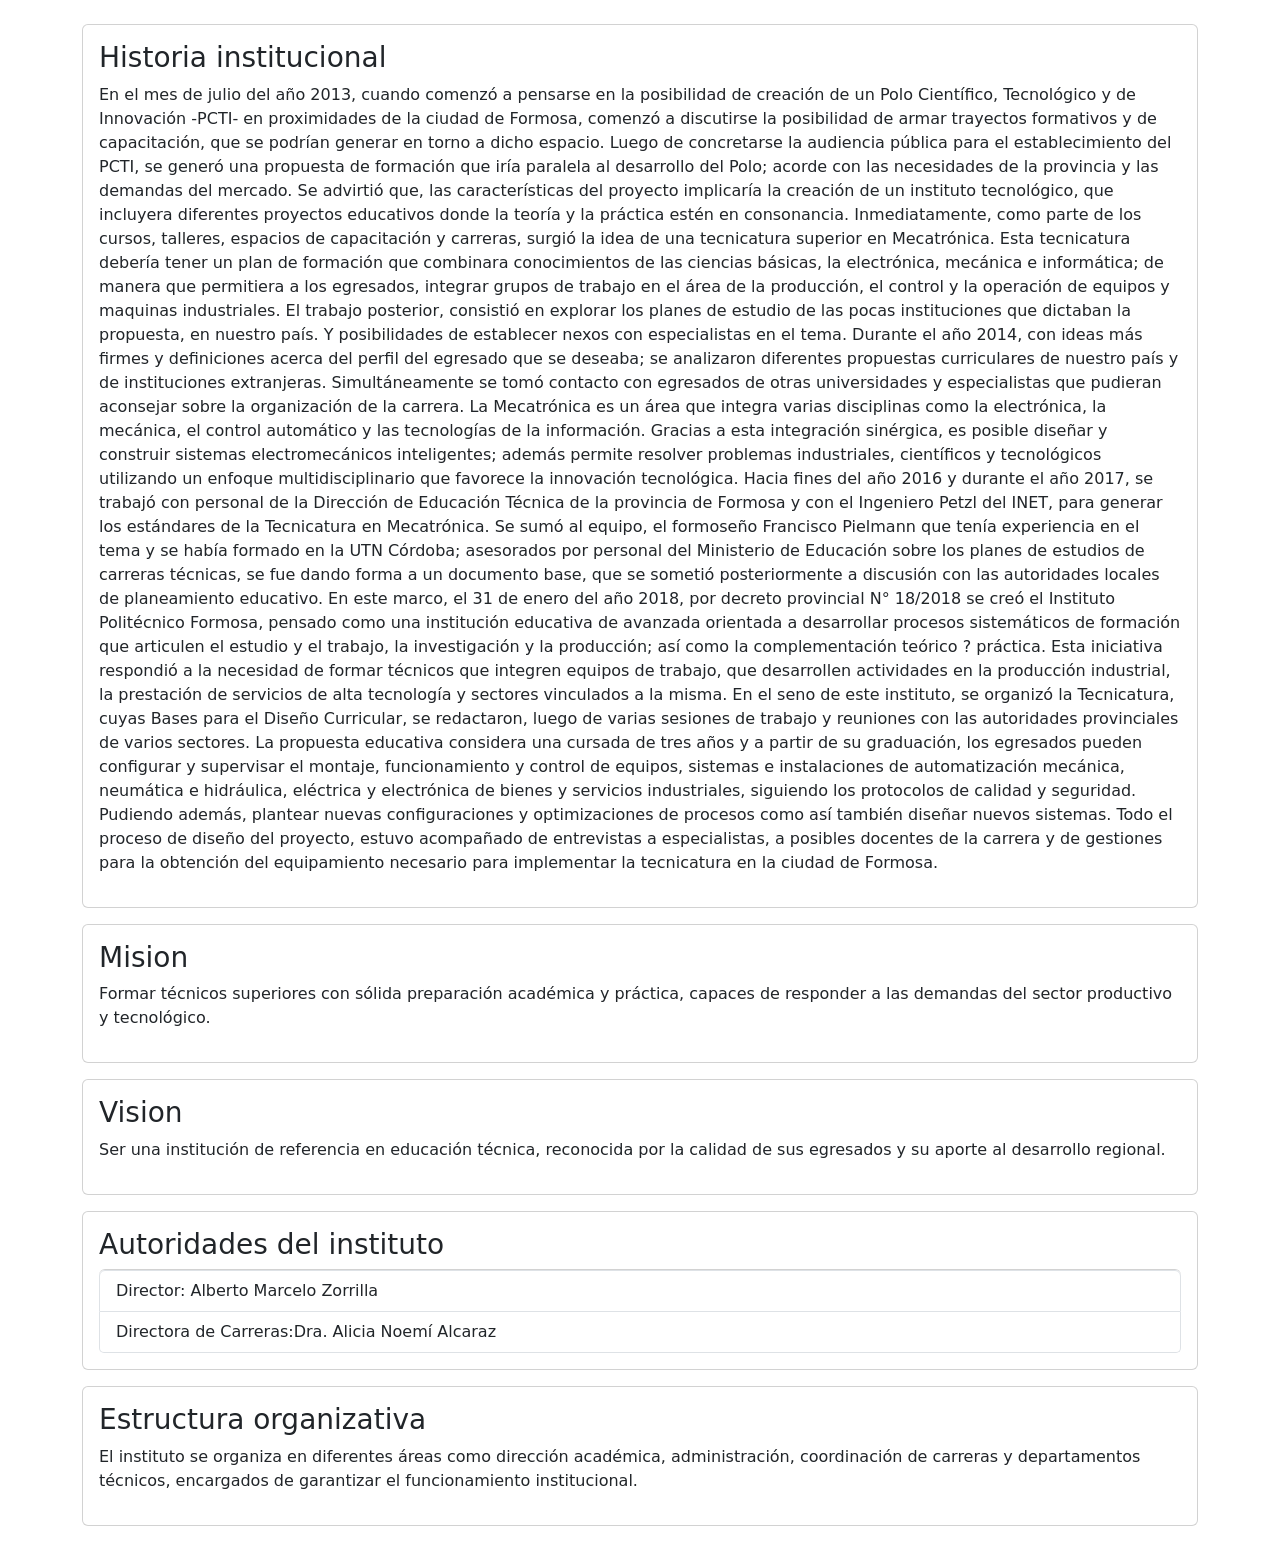
==== carreras.html @ ac569928 "se corrio problemas con la historia del polo" ====
<!doctype html>
<html lang="en">
  <head>
    <meta charset="UTF-8" />
    <meta name="viewport" content="width=device-width, initial-scale=1.0" />
    <title>Document</title>
    <link
      href="https://cdn.jsdelivr.net/npm/bootstrap@5.3.8/dist/css/bootstrap.min.css"
      rel="stylesheet"
      integrity="sha384-sRIl4kxILFvY47J16cr9ZwB07vP4J8+LH7qKQnuqkuIAvNWLzeN8tE5YBujZqJLB"
      crossorigin="anonymous"
    />
  </head>
  <body>
    <div class="container mt-4">
      <div class="card p-3 mb-3">
        <h3>Historia institucional</h3>
        <p>
          En el mes de julio del año 2013, cuando comenzó a pensarse en la
          posibilidad de creación de un Polo Científico, Tecnológico y de
          Innovación -PCTI- en proximidades de la ciudad de Formosa, comenzó a
          discutirse la posibilidad de armar trayectos formativos y de
          capacitación, que se podrían generar en torno a dicho espacio. Luego
          de concretarse la audiencia pública para el establecimiento del PCTI,
          se generó una propuesta de formación que iría paralela al desarrollo
          del Polo; acorde con las necesidades de la provincia y las demandas
          del mercado. Se advirtió que, las características del proyecto
          implicaría la creación de un instituto tecnológico, que incluyera
          diferentes proyectos educativos donde la teoría y la práctica estén en
          consonancia. Inmediatamente, como parte de los cursos, talleres,
          espacios de capacitación y carreras, surgió la idea de una tecnicatura
          superior en Mecatrónica. Esta tecnicatura debería tener un plan de
          formación que combinara conocimientos de las ciencias básicas, la
          electrónica, mecánica e informática; de manera que permitiera a los
          egresados, integrar grupos de trabajo en el área de la producción, el
          control y la operación de equipos y maquinas industriales. El trabajo
          posterior, consistió en explorar los planes de estudio de las pocas
          instituciones que dictaban la propuesta, en nuestro país. Y
          posibilidades de establecer nexos con especialistas en el tema.
          Durante el año 2014, con ideas más firmes y definiciones acerca del
          perfil del egresado que se deseaba; se analizaron diferentes
          propuestas curriculares de nuestro país y de instituciones
          extranjeras. Simultáneamente se tomó contacto con egresados de otras
          universidades y especialistas que pudieran aconsejar sobre la
          organización de la carrera. La Mecatrónica es un área que integra
          varias disciplinas como la electrónica, la mecánica, el control
          automático y las tecnologías de la información. Gracias a esta
          integración sinérgica, es posible diseñar y construir sistemas
          electromecánicos inteligentes; además permite resolver problemas
          industriales, científicos y tecnológicos utilizando un enfoque
          multidisciplinario que favorece la innovación tecnológica. Hacia fines
          del año 2016 y durante el año 2017, se trabajó con personal de la
          Dirección de Educación Técnica de la provincia de Formosa y con el
          Ingeniero Petzl del INET, para generar los estándares de la
          Tecnicatura en Mecatrónica. Se sumó al equipo, el formoseño Francisco
          Pielmann que tenía experiencia en el tema y se había formado en la UTN
          Córdoba; asesorados por personal del Ministerio de Educación sobre los
          planes de estudios de carreras técnicas, se fue dando forma a un
          documento base, que se sometió posteriormente a discusión con las
          autoridades locales de planeamiento educativo. En este marco, el 31 de
          enero del año 2018, por decreto provincial N° 18/2018 se creó el
          Instituto Politécnico Formosa, pensado como una institución educativa
          de avanzada orientada a desarrollar procesos sistemáticos de formación
          que articulen el estudio y el trabajo, la investigación y la
          producción; así como la complementación teórico ? práctica. Esta
          iniciativa respondió a la necesidad de formar técnicos que integren
          equipos de trabajo, que desarrollen actividades en la producción
          industrial, la prestación de servicios de alta tecnología y sectores
          vinculados a la misma. En el seno de este instituto, se organizó la
          Tecnicatura, cuyas Bases para el Diseño Curricular, se redactaron,
          luego de varias sesiones de trabajo y reuniones con las autoridades
          provinciales de varios sectores. La propuesta educativa considera una
          cursada de tres años y a partir de su graduación, los egresados pueden
          configurar y supervisar el montaje, funcionamiento y control de
          equipos, sistemas e instalaciones de automatización mecánica,
          neumática e hidráulica, eléctrica y electrónica de bienes y servicios
          industriales, siguiendo los protocolos de calidad y seguridad.
          Pudiendo además, plantear nuevas configuraciones y optimizaciones de
          procesos como así también diseñar nuevos sistemas. Todo el proceso de
          diseño del proyecto, estuvo acompañado de entrevistas a especialistas,
          a posibles docentes de la carrera y de gestiones para la obtención del
          equipamiento necesario para implementar la tecnicatura en la ciudad de
          Formosa.
        </p>
      </div>
      <div class="card p-3 mb-3">
        <h3>Mision</h3>
        <p>
          Formar técnicos superiores con sólida preparación académica y
          práctica, capaces de responder a las demandas del sector productivo y
          tecnológico.
        </p>
      </div>
      <div class="card p-3 mb-3">
        <h3>Vision</h3>
        <p>
          Ser una institución de referencia en educación técnica, reconocida por
          la calidad de sus egresados y su aporte al desarrollo regional.
        </p>
      </div>
      <div class="card p-3 mb-3">
        <h3>Autoridades del instituto</h3>
        <ul class="list-group">
          <li class="list-group-item">Director: Alberto Marcelo Zorrilla</li>

          <li class="list-group-item">
            Directora de Carreras:Dra. Alicia Noemí Alcaraz
          </li>
        </ul>
      </div>
      <div class="card p-3 mb-3">
        <h3>Estructura organizativa</h3>
        <p>
          El instituto se organiza en diferentes áreas como dirección académica,
          administración, coordinación de carreras y departamentos técnicos,
          encargados de garantizar el funcionamiento institucional.
        </p>
      </div>
    </div>
    <script
      src="https://cdn.jsdelivr.net/npm/bootstrap@5.3.8/dist/js/bootstrap.bundle.min.js"
      integrity="sha384-FKyoEForCGlyvwx9Hj09JcYn3nv7wiPVlz7YYwJrWVcXK/BmnVDxM+D2scQbITxI"
      crossorigin="anonymous"
    ></script>
  </body>
</html>
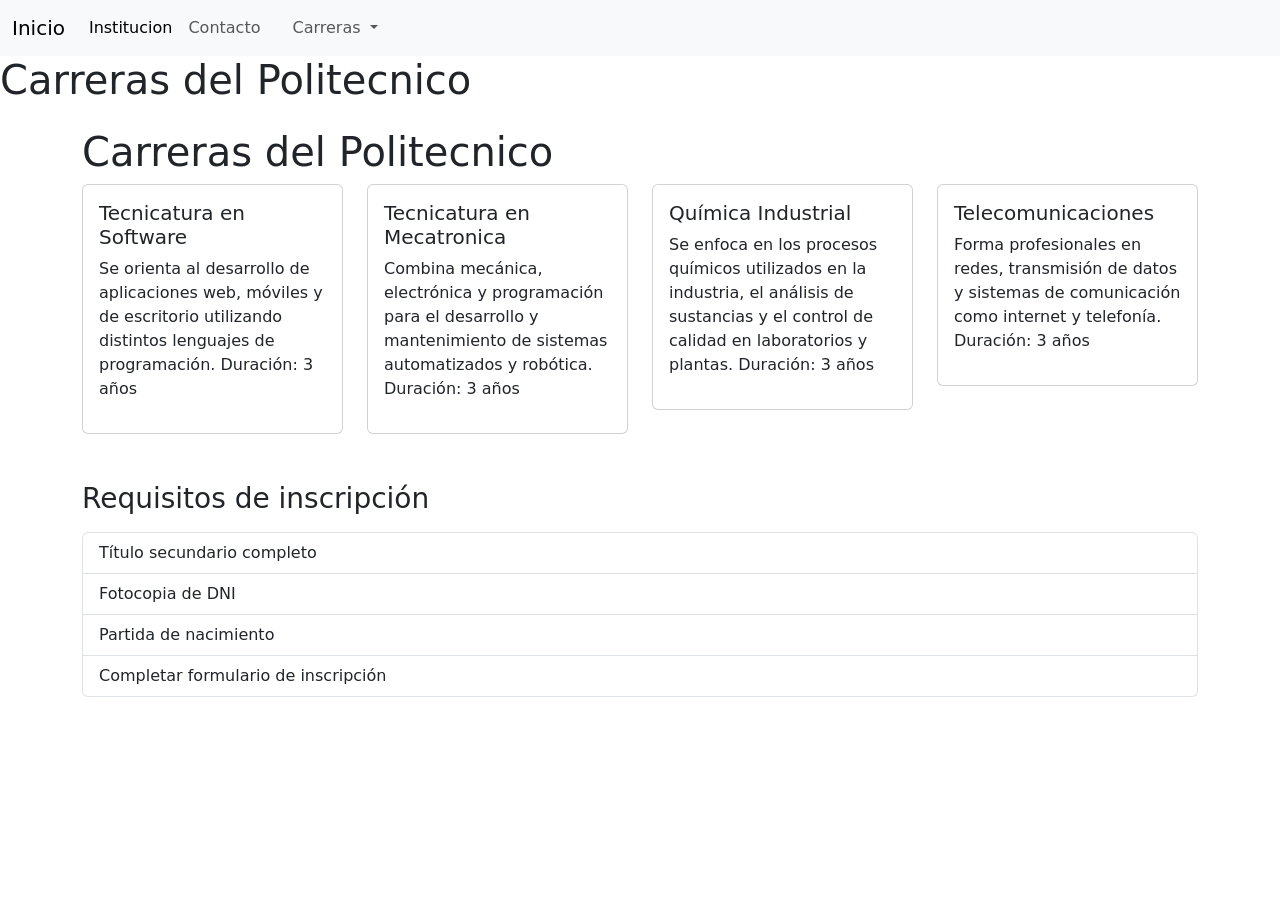
==== commit 55b582e9: "se agrego el navbar que se utilizara" ====
--- a/carreras.html
+++ b/carreras.html
@@ -12,110 +12,139 @@
     />
   </head>
   <body>
+    <nav class="navbar navbar-expand-lg bg-body-tertiary">
+      <div class="container-fluid">
+        <a class="navbar-brand" href="index.html">Inicio</a>
+        <button
+          class="navbar-toggler"
+          type="button"
+          data-bs-toggle="collapse"
+          data-bs-target="#navbarNavDropdown"
+          aria-controls="navbarNavDropdown"
+          aria-expanded="false"
+          aria-label="Toggle navigation"
+        >
+          <span class="navbar-toggler-icon"></span>
+        </button>
+        <div class="collapse navbar-collapse" id="navbarNavDropdown">
+          <ul class="navbar-nav">
+            <li class="nav-item">
+              <a
+                class="nav-link active"
+                aria-current="page"
+                href="institucional.html"
+                >Institucion</a
+              >
+            </li>
+            <li class="nav-item">
+              <a class="nav-link" href="contacto.html">Contacto</a>
+            </li>
+            <li class="nav-item">
+              <a class="nav-link" href="contacto.html"></a>
+            </li>
+            <li class="nav-item dropdown">
+              <a
+                class="nav-link dropdown-toggle"
+                href="#"
+                role="button"
+                data-bs-toggle="dropdown"
+                aria-expanded="false"
+              >
+                Carreras
+              </a>
+              <ul class="dropdown-menu">
+                <li>
+                  <a class="dropdown-item" href="carreras.html"
+                    >Tecnicatura Superior en Desarrollo de Software</a
+                  >
+                </li>
+                <li>
+                  <a class="dropdown-item" href="carreras.html"
+                    >Tecnicatura Superior en Desarrollo de Mecatronica</a
+                  >
+                </li>
+                <li>
+                  <a class="dropdown-item" href="carreras.html"
+                    >Tecnicatura Superior en Desarrollo en Quimica Industrial</a
+                  >
+                </li>
+                <li>
+                  <a class="dropdown-item" href="carreras.html"
+                    >Tecnicatura Superior en Telecomunicaciones</a
+                  >
+                </li>
+              </ul>
+            </li>
+          </ul>
+        </div>
+      </div>
+    </nav>
+    <h1>Carreras del Politecnico</h1>
     <div class="container mt-4">
-      <div class="card p-3 mb-3">
-        <h3>Historia institucional</h3>
-        <p>
-          En el mes de julio del año 2013, cuando comenzó a pensarse en la
-          posibilidad de creación de un Polo Científico, Tecnológico y de
-          Innovación -PCTI- en proximidades de la ciudad de Formosa, comenzó a
-          discutirse la posibilidad de armar trayectos formativos y de
-          capacitación, que se podrían generar en torno a dicho espacio. Luego
-          de concretarse la audiencia pública para el establecimiento del PCTI,
-          se generó una propuesta de formación que iría paralela al desarrollo
-          del Polo; acorde con las necesidades de la provincia y las demandas
-          del mercado. Se advirtió que, las características del proyecto
-          implicaría la creación de un instituto tecnológico, que incluyera
-          diferentes proyectos educativos donde la teoría y la práctica estén en
-          consonancia. Inmediatamente, como parte de los cursos, talleres,
-          espacios de capacitación y carreras, surgió la idea de una tecnicatura
-          superior en Mecatrónica. Esta tecnicatura debería tener un plan de
-          formación que combinara conocimientos de las ciencias básicas, la
-          electrónica, mecánica e informática; de manera que permitiera a los
-          egresados, integrar grupos de trabajo en el área de la producción, el
-          control y la operación de equipos y maquinas industriales. El trabajo
-          posterior, consistió en explorar los planes de estudio de las pocas
-          instituciones que dictaban la propuesta, en nuestro país. Y
-          posibilidades de establecer nexos con especialistas en el tema.
-          Durante el año 2014, con ideas más firmes y definiciones acerca del
-          perfil del egresado que se deseaba; se analizaron diferentes
-          propuestas curriculares de nuestro país y de instituciones
-          extranjeras. Simultáneamente se tomó contacto con egresados de otras
-          universidades y especialistas que pudieran aconsejar sobre la
-          organización de la carrera. La Mecatrónica es un área que integra
-          varias disciplinas como la electrónica, la mecánica, el control
-          automático y las tecnologías de la información. Gracias a esta
-          integración sinérgica, es posible diseñar y construir sistemas
-          electromecánicos inteligentes; además permite resolver problemas
-          industriales, científicos y tecnológicos utilizando un enfoque
-          multidisciplinario que favorece la innovación tecnológica. Hacia fines
-          del año 2016 y durante el año 2017, se trabajó con personal de la
-          Dirección de Educación Técnica de la provincia de Formosa y con el
-          Ingeniero Petzl del INET, para generar los estándares de la
-          Tecnicatura en Mecatrónica. Se sumó al equipo, el formoseño Francisco
-          Pielmann que tenía experiencia en el tema y se había formado en la UTN
-          Córdoba; asesorados por personal del Ministerio de Educación sobre los
-          planes de estudios de carreras técnicas, se fue dando forma a un
-          documento base, que se sometió posteriormente a discusión con las
-          autoridades locales de planeamiento educativo. En este marco, el 31 de
-          enero del año 2018, por decreto provincial N° 18/2018 se creó el
-          Instituto Politécnico Formosa, pensado como una institución educativa
-          de avanzada orientada a desarrollar procesos sistemáticos de formación
-          que articulen el estudio y el trabajo, la investigación y la
-          producción; así como la complementación teórico ? práctica. Esta
-          iniciativa respondió a la necesidad de formar técnicos que integren
-          equipos de trabajo, que desarrollen actividades en la producción
-          industrial, la prestación de servicios de alta tecnología y sectores
-          vinculados a la misma. En el seno de este instituto, se organizó la
-          Tecnicatura, cuyas Bases para el Diseño Curricular, se redactaron,
-          luego de varias sesiones de trabajo y reuniones con las autoridades
-          provinciales de varios sectores. La propuesta educativa considera una
-          cursada de tres años y a partir de su graduación, los egresados pueden
-          configurar y supervisar el montaje, funcionamiento y control de
-          equipos, sistemas e instalaciones de automatización mecánica,
-          neumática e hidráulica, eléctrica y electrónica de bienes y servicios
-          industriales, siguiendo los protocolos de calidad y seguridad.
-          Pudiendo además, plantear nuevas configuraciones y optimizaciones de
-          procesos como así también diseñar nuevos sistemas. Todo el proceso de
-          diseño del proyecto, estuvo acompañado de entrevistas a especialistas,
-          a posibles docentes de la carrera y de gestiones para la obtención del
-          equipamiento necesario para implementar la tecnicatura en la ciudad de
-          Formosa.
-        </p>
+      <h1>Carreras del Politecnico</h1>
+
+      <div class="row g-4">
+        <div class="col-md-6 col-lg-3">
+          <div class="card">
+            <div class="card-body">
+              <h5>Tecnicatura en Software</h5>
+              <p>
+                Se orienta al desarrollo de aplicaciones web, móviles y de
+                escritorio utilizando distintos lenguajes de programación.
+                Duración: 3 años
+              </p>
+            </div>
+          </div>
+        </div>
+
+        <div class="col-md-6 col-lg-3">
+          <div class="card">
+            <div class="card-body">
+              <h5>Tecnicatura en Mecatronica</h5>
+              <p>
+                Combina mecánica, electrónica y programación para el desarrollo
+                y mantenimiento de sistemas automatizados y robótica. Duración:
+                3 años
+              </p>
+            </div>
+          </div>
+        </div>
+
+        <div class="col-md-6 col-lg-3">
+          <div class="card">
+            <div class="card-body">
+              <h5>Química Industrial</h5>
+              <p>
+                Se enfoca en los procesos químicos utilizados en la industria,
+                el análisis de sustancias y el control de calidad en
+                laboratorios y plantas. Duración: 3 años
+              </p>
+            </div>
+          </div>
+        </div>
+
+        <div class="col-md-6 col-lg-3">
+          <div class="card">
+            <div class="card-body">
+              <h5>Telecomunicaciones</h5>
+              <p>
+                Forma profesionales en redes, transmisión de datos y sistemas de
+                comunicación como internet y telefonía. Duración: 3 años
+              </p>
+            </div>
+          </div>
+        </div>
       </div>
-      <div class="card p-3 mb-3">
-        <h3>Mision</h3>
-        <p>
-          Formar técnicos superiores con sólida preparación académica y
-          práctica, capaces de responder a las demandas del sector productivo y
-          tecnológico.
-        </p>
-      </div>
-      <div class="card p-3 mb-3">
-        <h3>Vision</h3>
-        <p>
-          Ser una institución de referencia en educación técnica, reconocida por
-          la calidad de sus egresados y su aporte al desarrollo regional.
-        </p>
-      </div>
-      <div class="card p-3 mb-3">
-        <h3>Autoridades del instituto</h3>
-        <ul class="list-group">
-          <li class="list-group-item">Director: Alberto Marcelo Zorrilla</li>
+    </div>
+    <div class="container mt-5">
+      <h3>Requisitos de inscripción</h3>
 
-          <li class="list-group-item">
-            Directora de Carreras:Dra. Alicia Noemí Alcaraz
-          </li>
-        </ul>
-      </div>
-      <div class="card p-3 mb-3">
-        <h3>Estructura organizativa</h3>
-        <p>
-          El instituto se organiza en diferentes áreas como dirección académica,
-          administración, coordinación de carreras y departamentos técnicos,
-          encargados de garantizar el funcionamiento institucional.
-        </p>
-      </div>
+      <ul class="list-group mt-3">
+        <li class="list-group-item">Título secundario completo</li>
+        <li class="list-group-item">Fotocopia de DNI</li>
+        <li class="list-group-item">Partida de nacimiento</li>
+        <li class="list-group-item">Completar formulario de inscripción</li>
+      </ul>
     </div>
     <script
       src="https://cdn.jsdelivr.net/npm/bootstrap@5.3.8/dist/js/bootstrap.bundle.min.js"
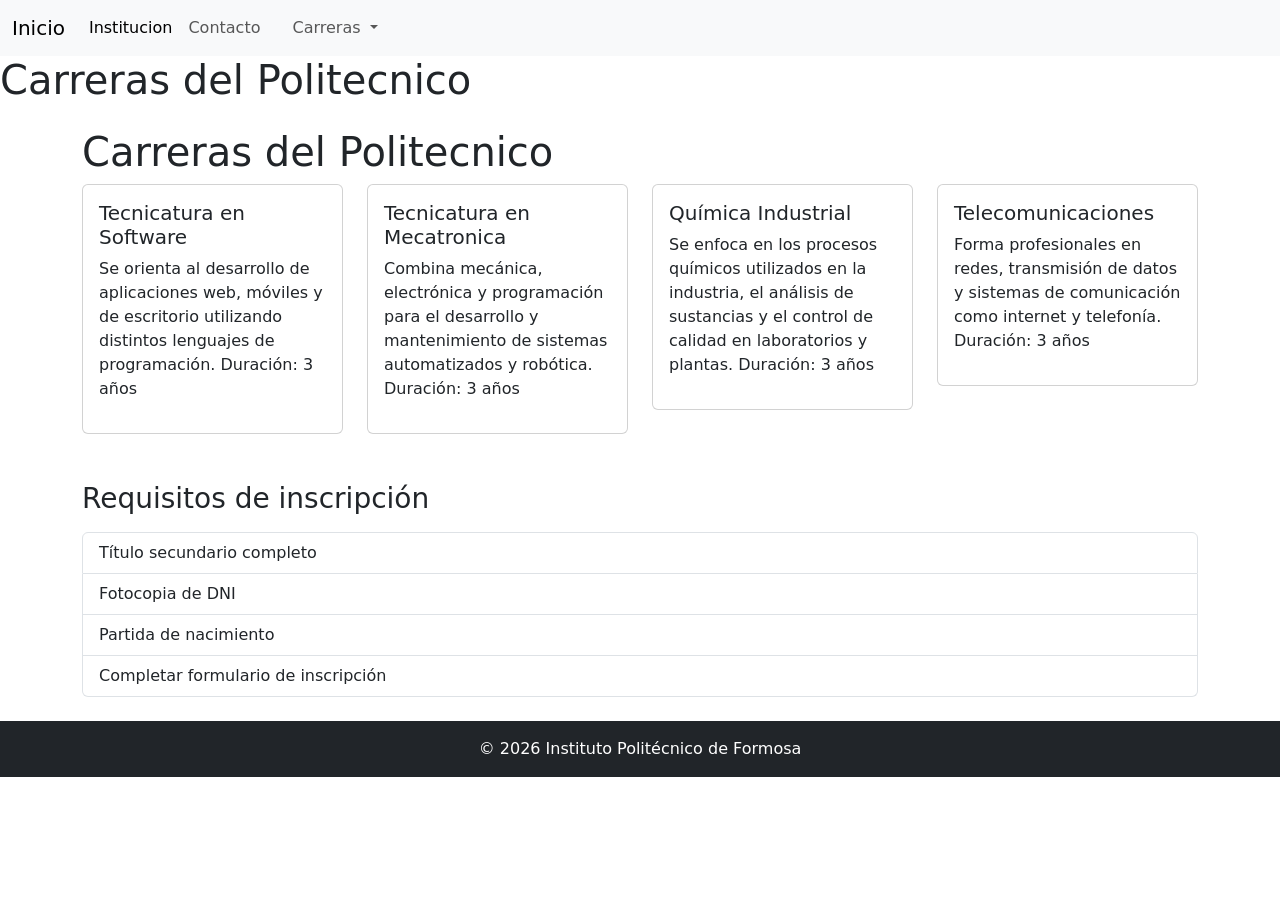
==== commit 6359e440: "se agrego el footer" ====
--- a/carreras.html
+++ b/carreras.html
@@ -146,6 +146,9 @@
         <li class="list-group-item">Completar formulario de inscripción</li>
       </ul>
     </div>
+    <footer class="bg-dark text-white text-center p-3 mt-4">
+      © 2026 Instituto Politécnico de Formosa
+    </footer>
     <script
       src="https://cdn.jsdelivr.net/npm/bootstrap@5.3.8/dist/js/bootstrap.bundle.min.js"
       integrity="sha384-FKyoEForCGlyvwx9Hj09JcYn3nv7wiPVlz7YYwJrWVcXK/BmnVDxM+D2scQbITxI"
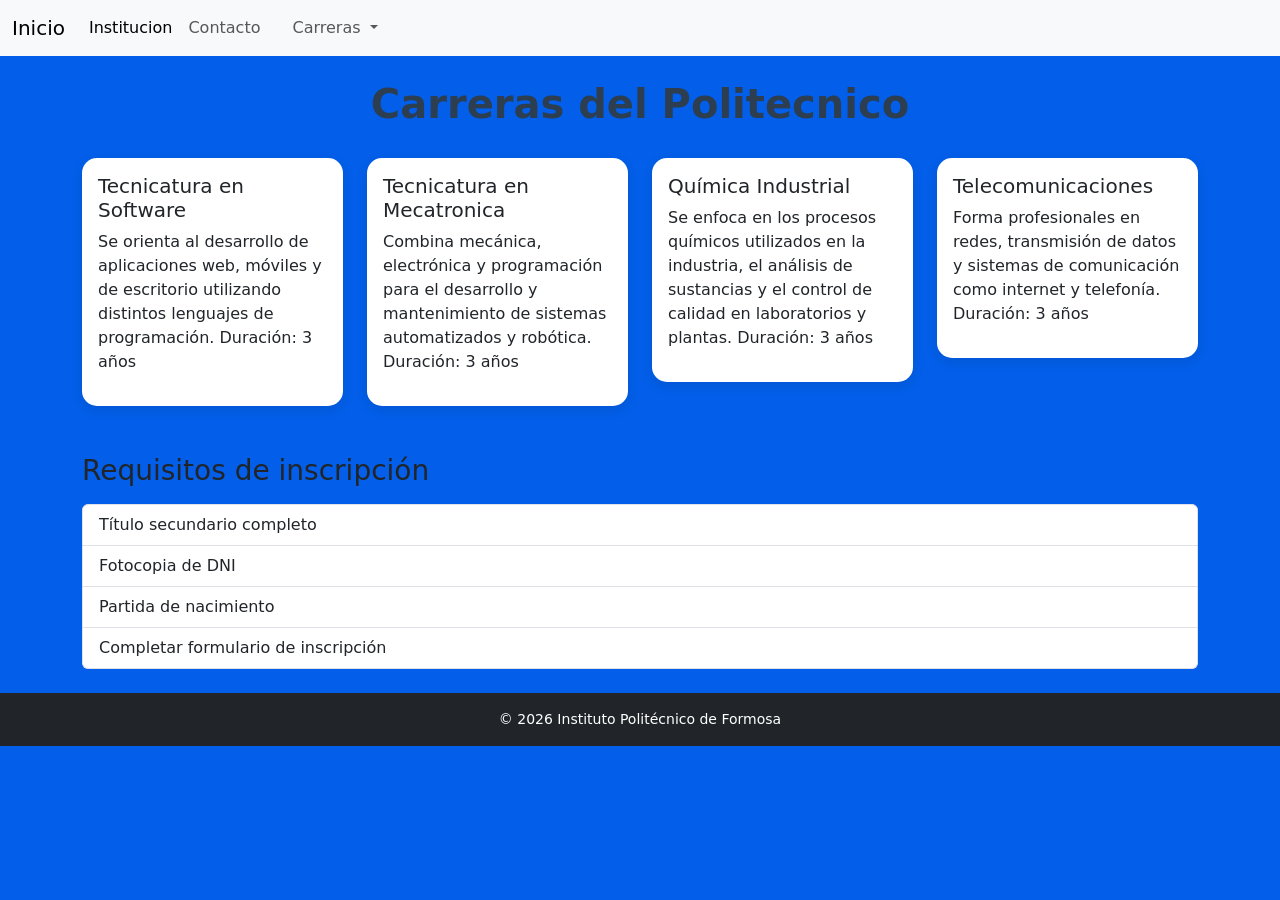
==== commit 61d50a81: "se cambio el color de la pagina, se centro y se agrego animaciones" ====
--- a/carreras.html
+++ b/carreras.html
@@ -10,6 +10,7 @@
       integrity="sha384-sRIl4kxILFvY47J16cr9ZwB07vP4J8+LH7qKQnuqkuIAvNWLzeN8tE5YBujZqJLB"
       crossorigin="anonymous"
     />
+    <link rel="stylesheet" href="assets/css/carreras.css" />
   </head>
   <body>
     <nav class="navbar navbar-expand-lg bg-body-tertiary">
@@ -79,7 +80,7 @@
         </div>
       </div>
     </nav>
-    <h1>Carreras del Politecnico</h1>
+
     <div class="container mt-4">
       <h1>Carreras del Politecnico</h1>
 
--- a/assets/css/carreras.css
+++ b/assets/css/carreras.css
@@ -0,0 +1,33 @@
+body {
+  background-color: #035fe9;
+}a {
+  transition: 0.2s;
+  
+}
+
+a:hover {
+  transform: scale(1.1);
+  background-color: rgb(46, 97, 190);}
+
+
+
+h1 {
+  text-align: center;
+  font-weight: bold;
+  color: #2c3e50;
+  margin-bottom: 30px;
+}
+.card {
+  border-radius: 15px;
+  border: none;
+  box-shadow: 0 4px 12px rgba(0,0,0,0.1);
+}
+
+
+.card:hover {
+  transform: scale(1.02);
+}
+
+footer {
+  font-size: 14px;
+}
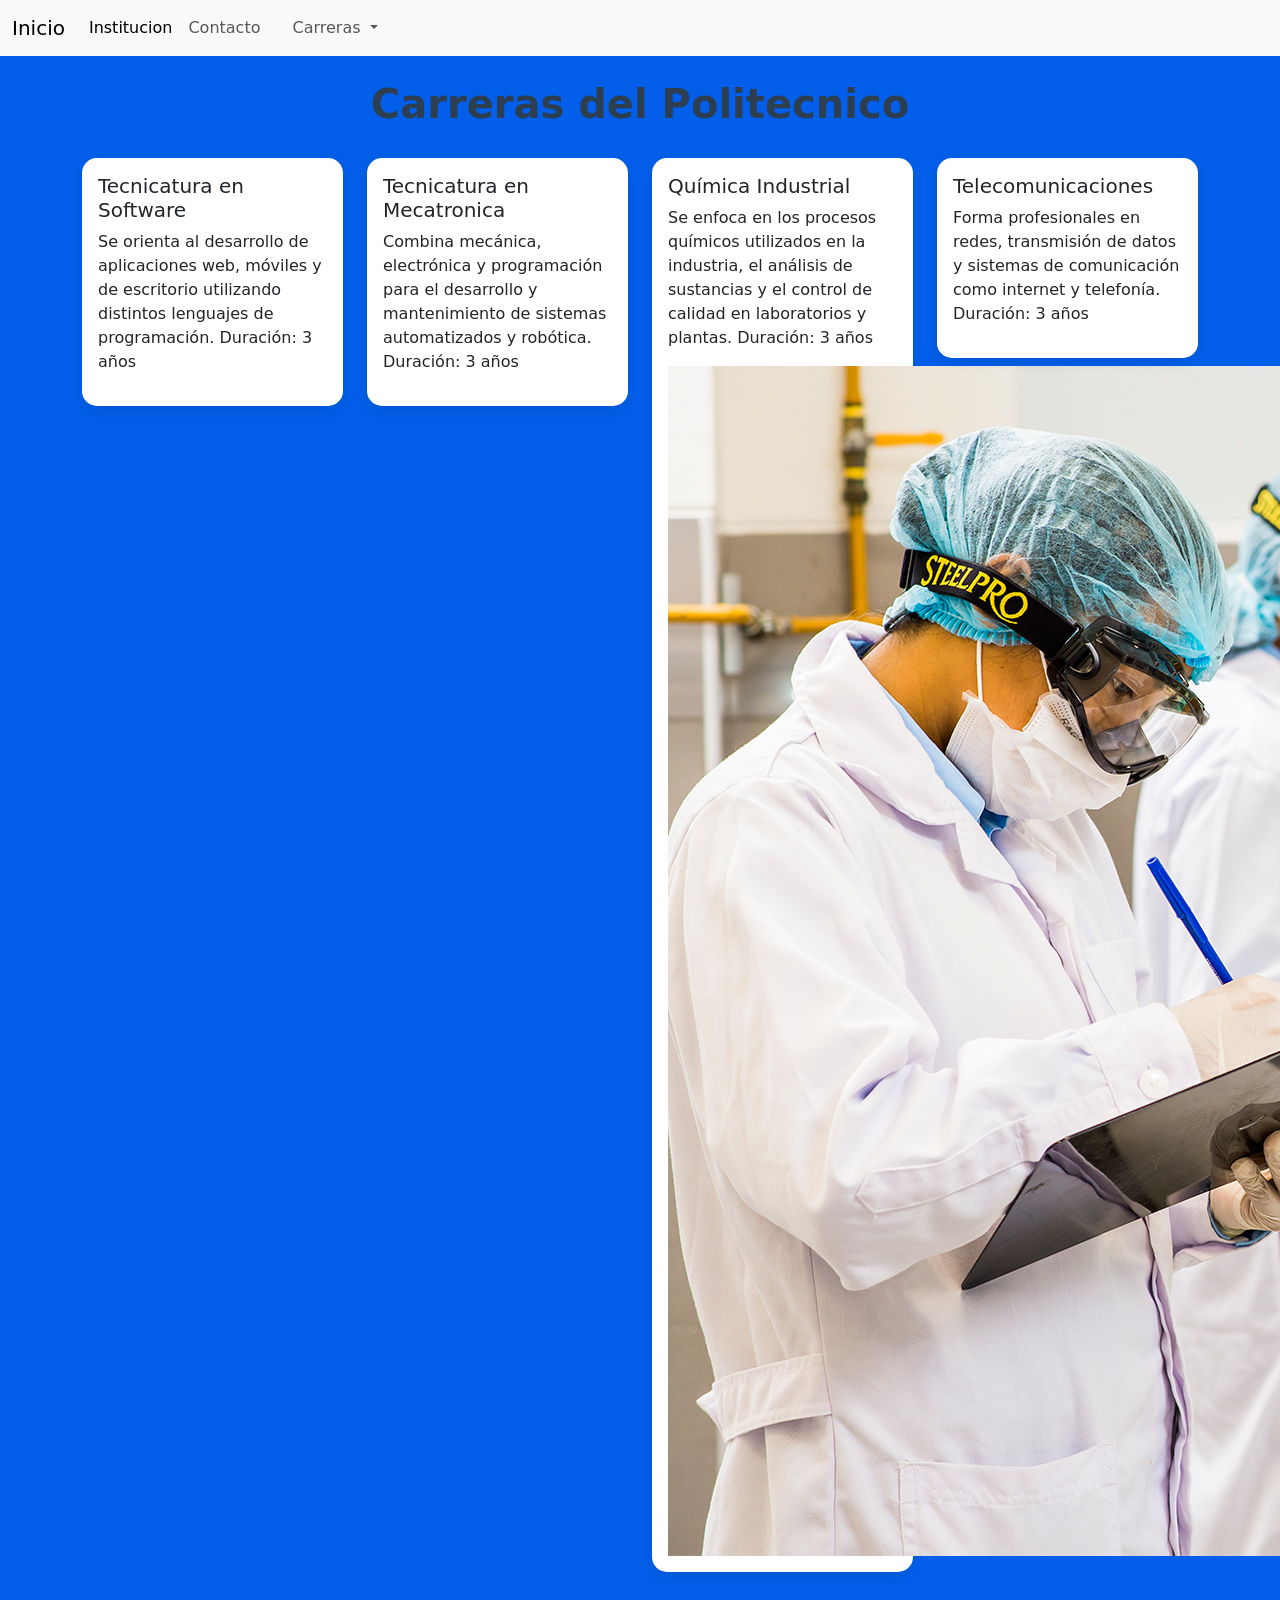
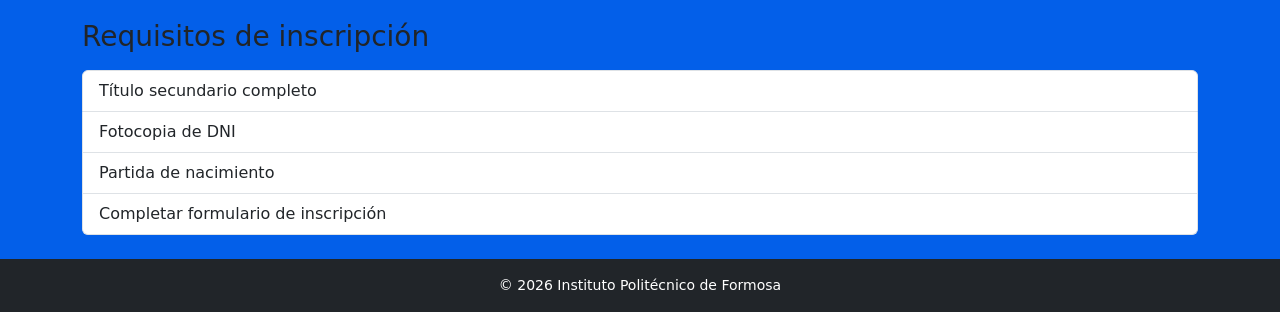
==== commit 2b16a00d: "se agrego mas cosas al css como que se haga un sombreado a las cards y demas" ====
--- a/carreras.html
+++ b/carreras.html
@@ -120,6 +120,7 @@
                 el análisis de sustancias y el control de calidad en
                 laboratorios y plantas. Duración: 3 años
               </p>
+              <img src="assets/img/quimica.jfif" alt="" />
             </div>
           </div>
         </div>
@@ -147,6 +148,7 @@
         <li class="list-group-item">Completar formulario de inscripción</li>
       </ul>
     </div>
+
     <footer class="bg-dark text-white text-center p-3 mt-4">
       © 2026 Instituto Politécnico de Formosa
     </footer>
--- a/assets/css/carreras.css
+++ b/assets/css/carreras.css
@@ -4,6 +4,8 @@
   transition: 0.2s;
   
 }
+
+
 
 a:hover {
   transform: scale(1.1);
@@ -26,8 +28,13 @@
 
 .card:hover {
   transform: scale(1.02);
+  display: grid;
+  grid-template-columns: repeat(auto-fit, minmax (250px, 1fr));
+  box-shadow: 0 4px 10px black;
+  border-radius: 10%;
+
 }
 
 footer {
   font-size: 14px;
-}+}
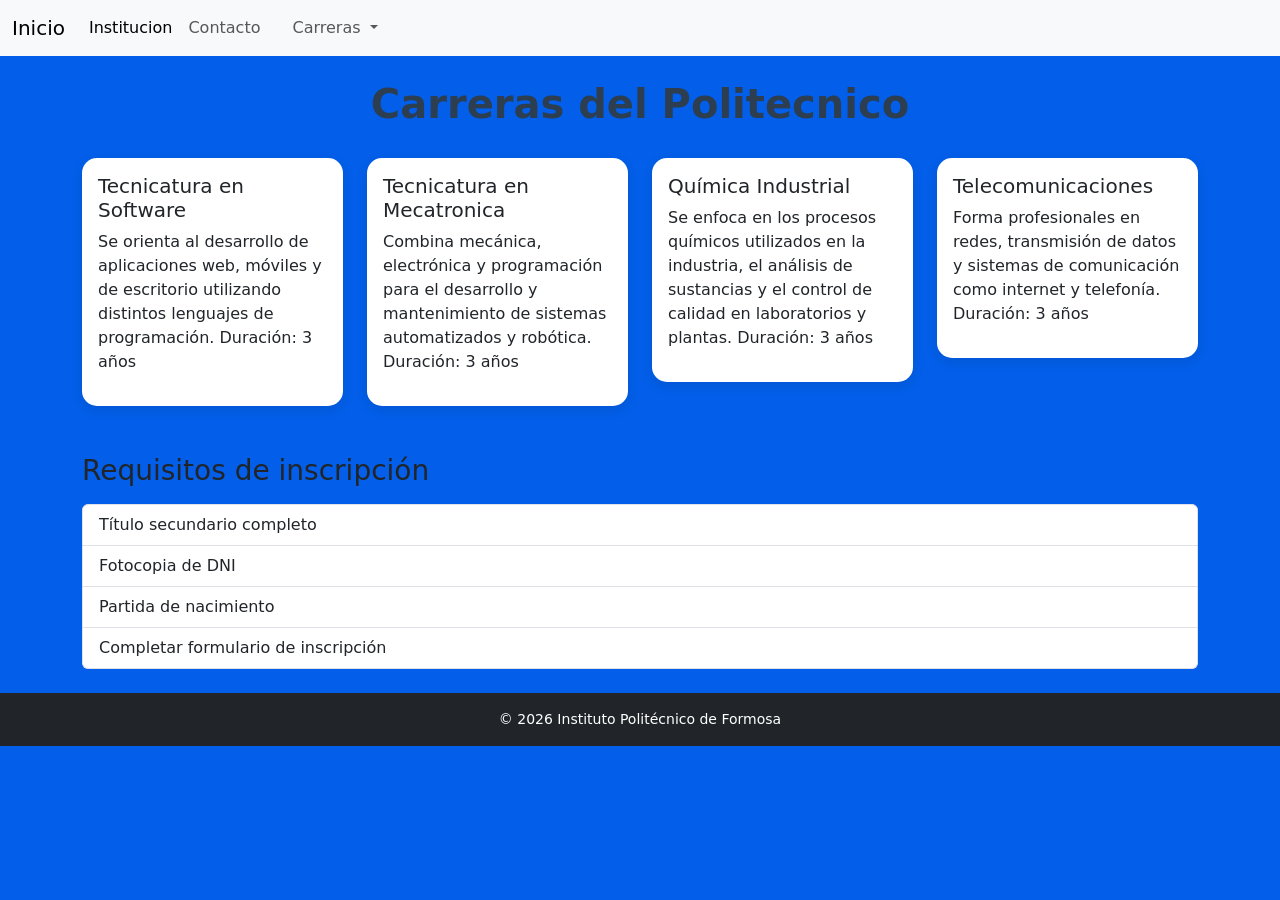
==== commit 6c0e5630: "git update-ref -d MERGE_HEADMerge branch 'rama-carreras' git checkout --theirs assets/img/quimica.jf" ====
--- a/carreras.html
+++ b/carreras.html
@@ -120,11 +120,9 @@
                 el análisis de sustancias y el control de calidad en
                 laboratorios y plantas. Duración: 3 años
               </p>
-              <img src="assets/img/quimica.jfif" alt="" />
             </div>
           </div>
         </div>
-
         <div class="col-md-6 col-lg-3">
           <div class="card">
             <div class="card-body">
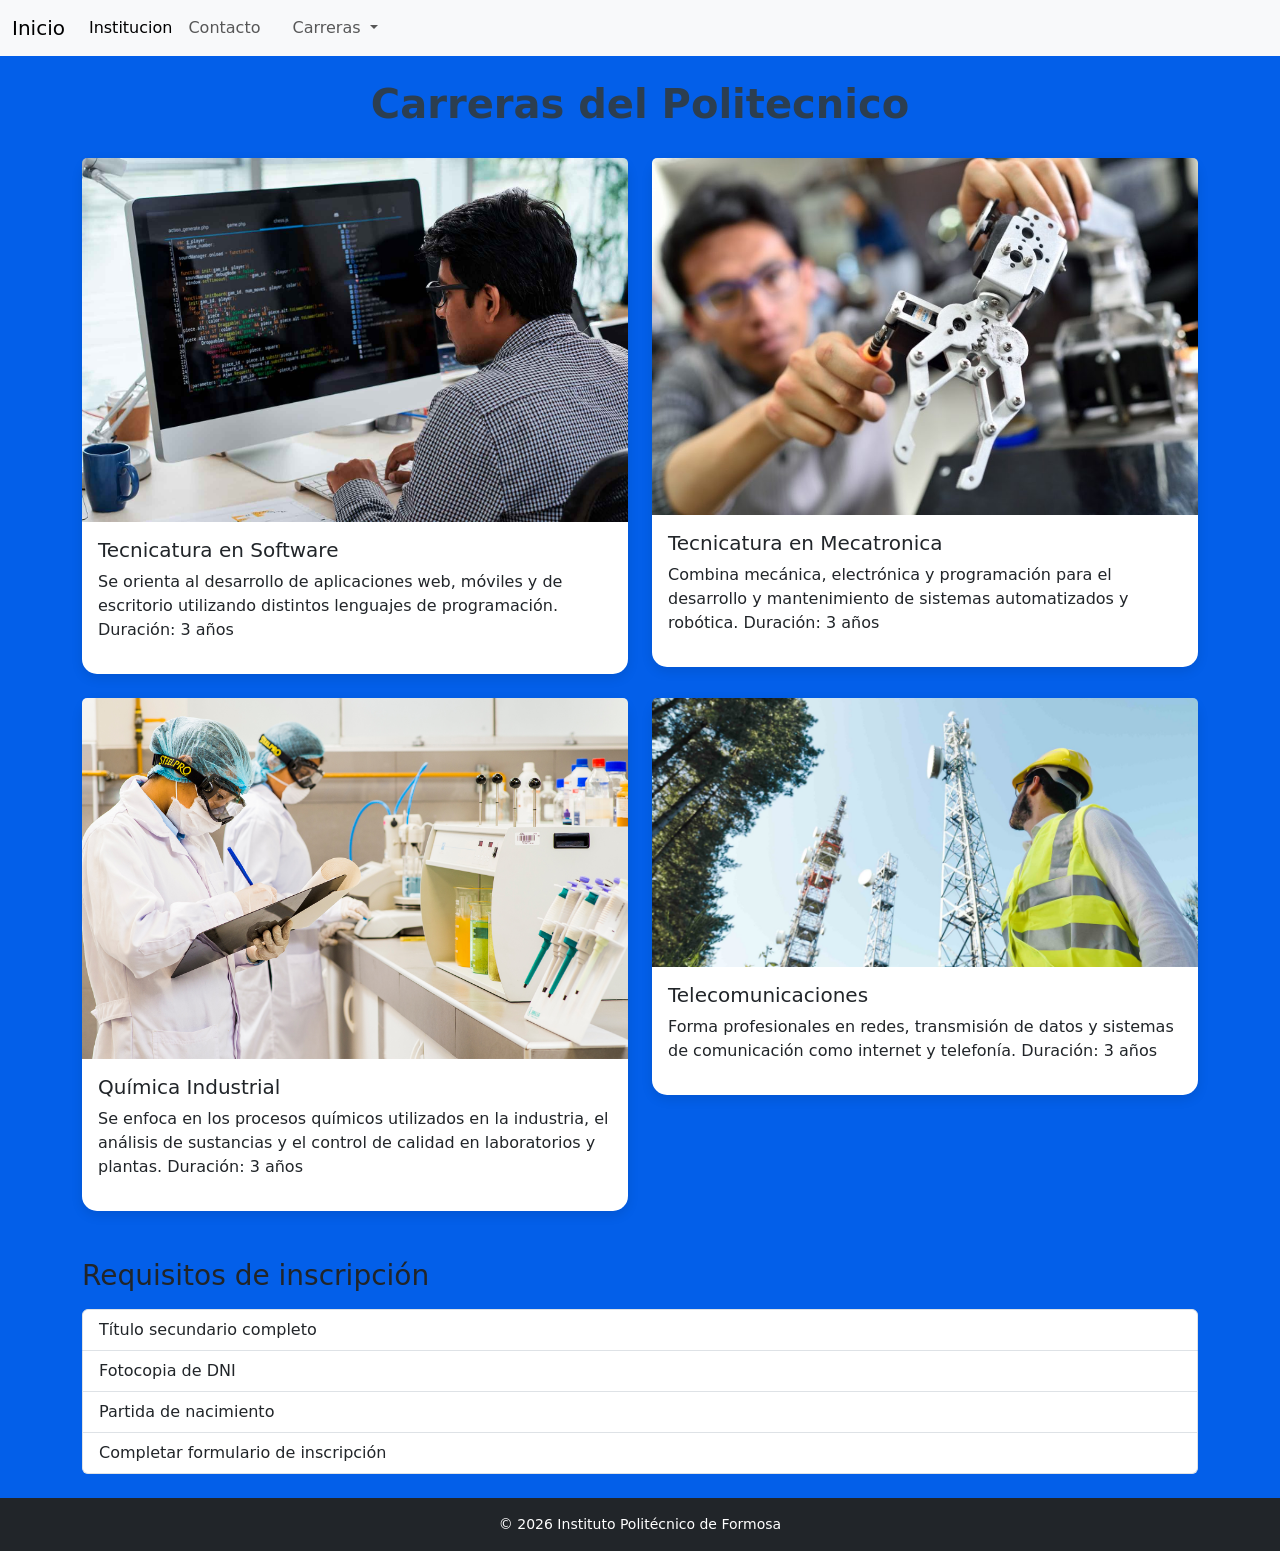
==== commit e4d918a1: "se agrego imagenes a las cards" ====
--- a/carreras.html
+++ b/carreras.html
@@ -85,8 +85,9 @@
       <h1>Carreras del Politecnico</h1>
 
       <div class="row g-4">
-        <div class="col-md-6 col-lg-3">
+        <div class="col-md-6">
           <div class="card">
+            <img src="assets/img/programa.jpg" class="card-img-top" alt="" />
             <div class="card-body">
               <h5>Tecnicatura en Software</h5>
               <p>
@@ -98,8 +99,13 @@
           </div>
         </div>
 
-        <div class="col-md-6 col-lg-3">
+        <div class="col-md-6">
           <div class="card">
+            <img
+              src="assets/img/Mecatrónica-1024x670.jpg"
+              class="card-img-top"
+              alt=""
+            />
             <div class="card-body">
               <h5>Tecnicatura en Mecatronica</h5>
               <p>
@@ -111,8 +117,9 @@
           </div>
         </div>
 
-        <div class="col-md-6 col-lg-3">
+        <div class="col-md-6">
           <div class="card">
+            <img src="assets/img/quimica.jfif" class="card-img-top" alt="" />
             <div class="card-body">
               <h5>Química Industrial</h5>
               <p>
@@ -123,8 +130,10 @@
             </div>
           </div>
         </div>
-        <div class="col-md-6 col-lg-3">
+
+        <div class="col-md-6">
           <div class="card">
+            <img src="assets/img/telecu.jpg" class="card-img-top" alt="" />
             <div class="card-body">
               <h5>Telecomunicaciones</h5>
               <p>
